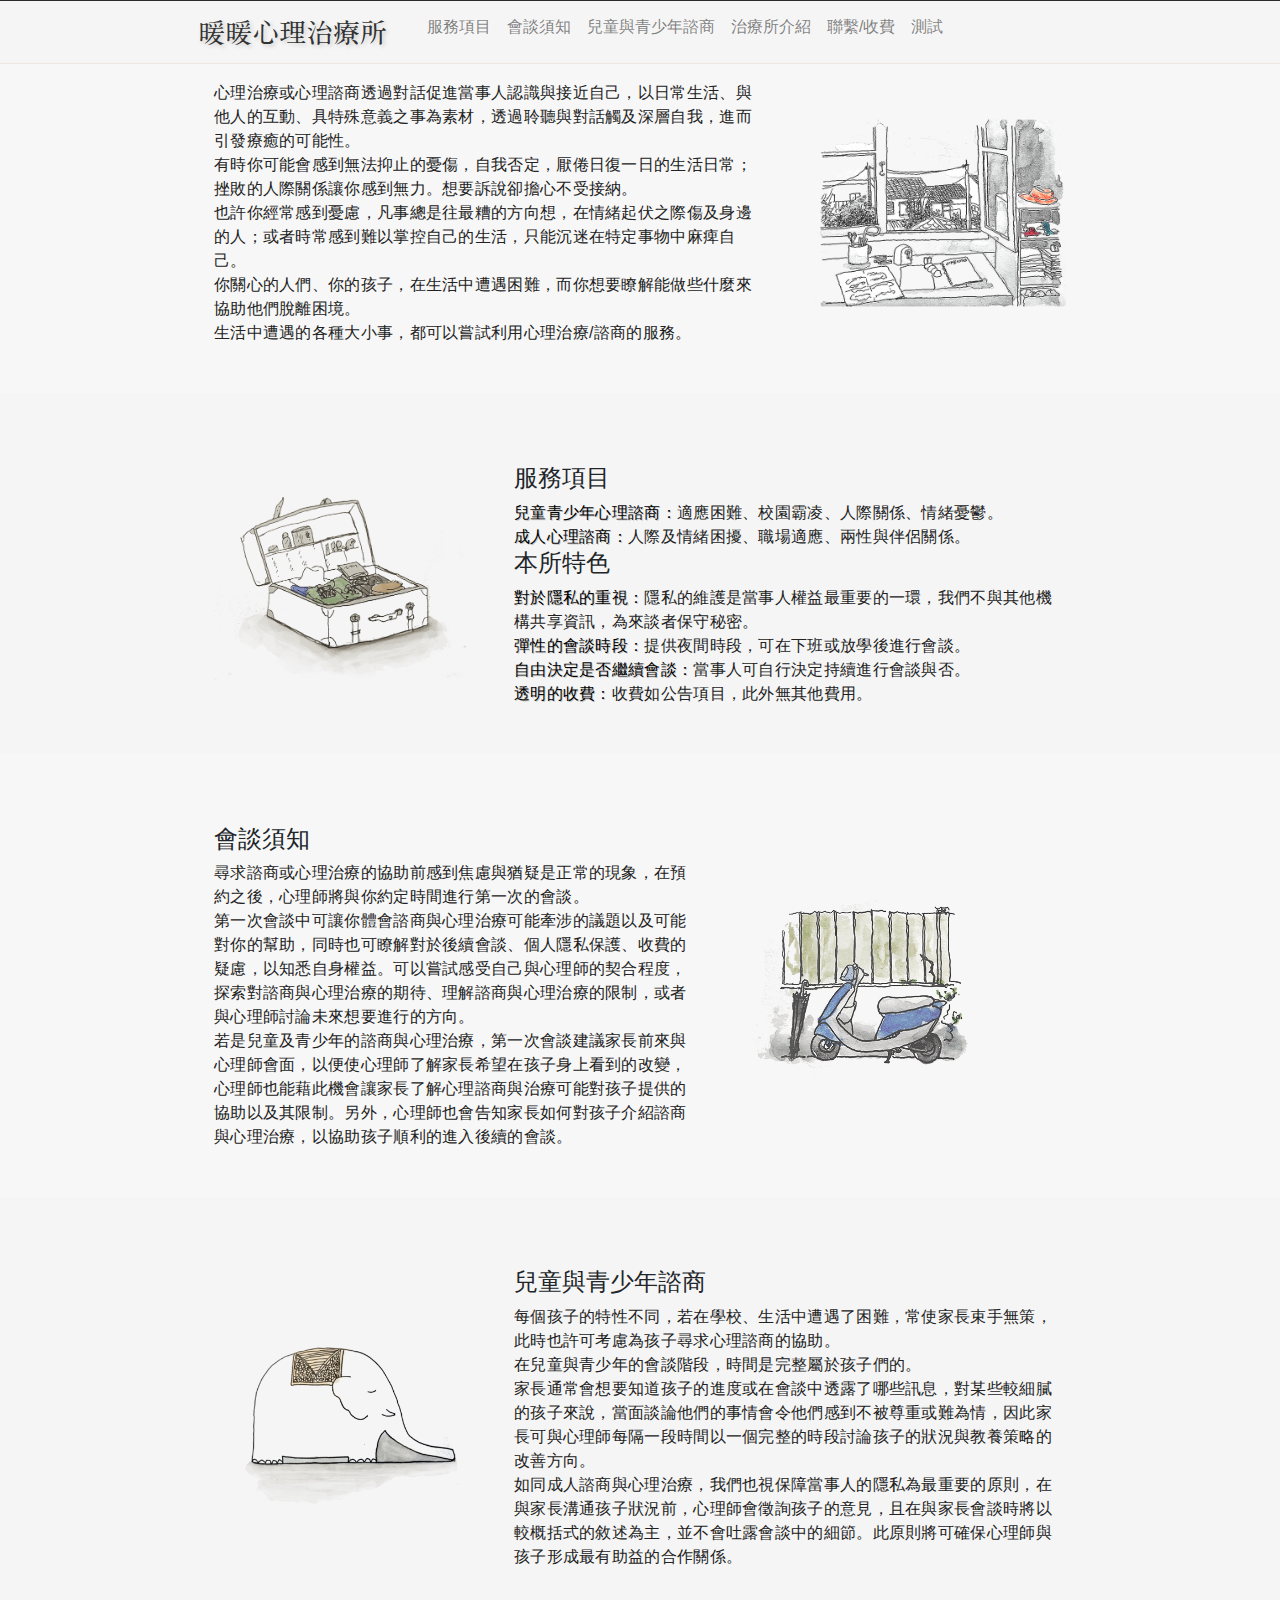
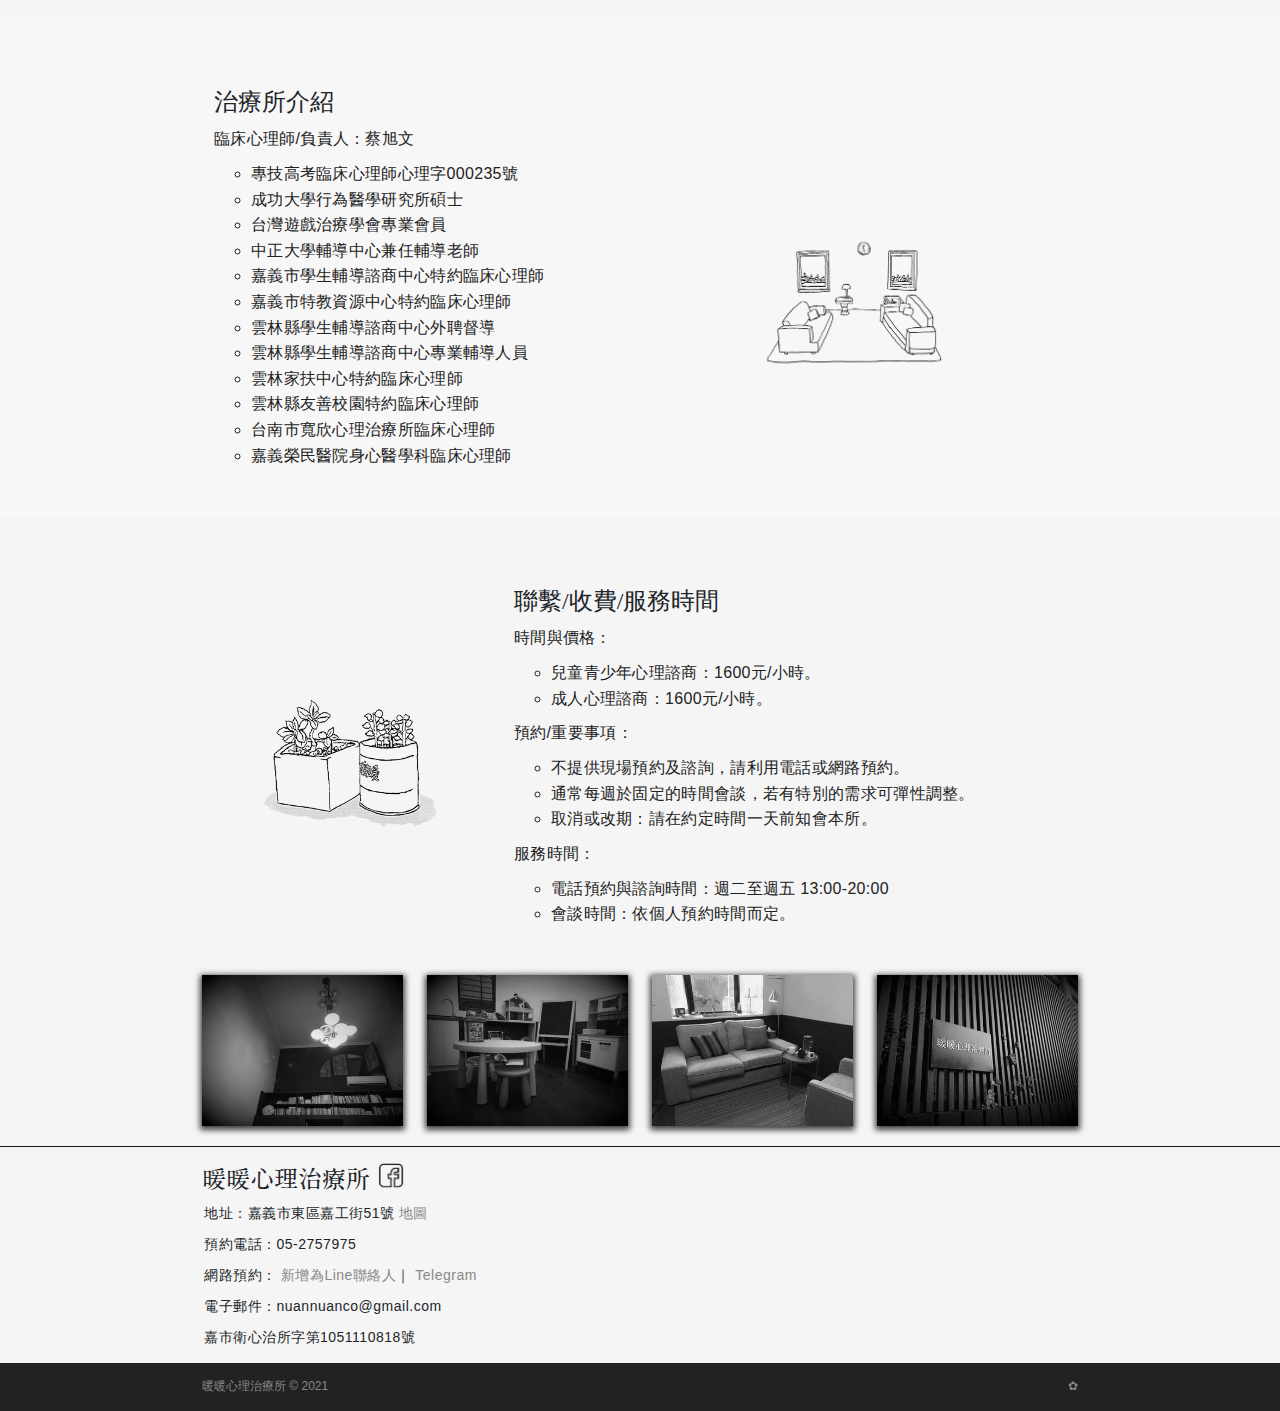
==== experimental/index.html @ e22b4b8e "210716experimental" ====
<!DOCTYPE html>
<html lang="zh-Hant-TW">
    <head>
        <meta charset="utf-8">
        <meta http-equiv="X-UA-Compatible" content="IE=edge">
        <meta name="viewport" content="width=device-width, initial-scale=1.0">
        <meta name="keywords" content="嘉義,心理師,心理諮商師,心理治療,心理諮商,心理醫生,心理諮詢,遠距諮商,通訊諮商">
        <meta name="description" content="">
        <meta name="generator" content="6e75616e2d6e75616e2e636f">
        <meta name="version" content="210713">
        <meta name="author" content="暖暖心理治療所">
        <meta name="copyright" content="本網頁著作權為暖暖心理治療所所有">
        <meta name="URL" content="https://nuan-nuan.co/">
        <meta http-equiv="imagetoolbar" content="no">
        <title>暖暖心理治療所Bootstrap 5版</title>
        <!-- Favicon-->
        <link rel="apple-touch-icon" sizes="57x57" href="icon/apple-touch-icon-57x57.png">
        <link rel="apple-touch-icon" sizes="60x60" href="icon/apple-touch-icon-60x60.png">
        <link rel="apple-touch-icon" sizes="72x72" href="icon/apple-touch-icon-72x72.png">
        <link rel="apple-touch-icon" sizes="76x76" href="icon/apple-touch-icon-76x76.png">
        <link rel="apple-touch-icon" sizes="114x114" href="icon/apple-touch-icon-114x114.png">
        <link rel="apple-touch-icon" sizes="120x120" href="icon/apple-touch-icon-120x120.png">
        <link rel="apple-touch-icon" sizes="144x144" href="icon/apple-touch-icon-144x144.png">
        <link rel="apple-touch-icon" sizes="152x152" href="icon/apple-touch-icon-152x152.png">
        <link rel="apple-touch-icon" sizes="180x180" href="icon/apple-touch-icon-180x180.png">
        <link rel="icon" type="image/png" href="icon/android-chrome-192x192.png" sizes="192x192">
        <link rel="icon" type="image/png" href="icon/favicon-32x32.png" sizes="32x32">
        <link rel="icon" type="image/png" href="icon/favicon-96x96.png" sizes="96x96">
        <link rel="icon" type="image/png" href="icon/favicon-16x16.png" sizes="16x16">
        <link rel="manifest" href="icon/manifest.json">
        <link rel="mask-icon" href="icon/safari-pinned-tab.svg" color="#5bbad5">
        <meta name="msapplication-TileColor" content="#da532c">
        <meta name="msapplication-TileImage" content="icon/mstile-144x144.png">
        <meta name="theme-color" content="#ffffff">
        <!-- Core theme CSS (includes Bootstrap)-->
        <link href="css/bootstrap.min.css" rel="stylesheet" />
        <link href="css/suzuran2.css" rel="stylesheet" />
    </head>
    <body>
        <!-- Responsive navbar -->
            <!-- 
            <nav class="navbar navbar-expand-md fixed-top navbar-light">
            <div class="container px-5 nu-style-navbar">
                <a class="navbar-brand" href="#!">暖暖心理治療所</a>
                <button class="navbar-toggler" type="button" data-bs-toggle="collapse" data-bs-target="#navbarSupportedContent" aria-controls="navbarSupportedContent" aria-expanded="false" aria-label="Toggle navigation">
                    <span class="navbar-toggler-icon"></span>
                </button>
                <div class="collapse navbar-collapse" id="navbarSupportedContent">
                    <ul class="navbar-nav ms-auto mb-2 mb-lg-0">
                        <li class="nav-item"><a class="nav-link " aria-current="page" href="#!"></a></li>
                        <li class="nav-item"><a class="nav-link scrollto" href="#row02">服務項目</a></li>
                        <li class="nav-item"><a class="nav-link scrollto" href="#row03">會談須知</a></li>
                        <li class="nav-item"><a class="nav-link scrollto" href="#row04">兒童與青少年諮商</a></li>
                        <li class="nav-item"><a class="nav-link scrollto" href="#row05">治療所介紹</a></li>
                        <li class="nav-item"><a class="nav-link scrollto" href="#row06">聯繫/收費</a></li>
                        <li class="nav-item"><a class="nav-link" href="#!"></a></li>
                    </ul>
                </div>
            </div>
            </nav>
            -->
            <nav class="navbar navbar-expand-md fixed-top navbar-light">
            <div class="container px-5 nu-style-navbar">
            <a class="navbar-brand" href="#!">暖暖心理治療所</a>
            <button class="navbar-toggler" type="button" data-bs-toggle="collapse" data-bs-target="#navbarSupportedContent" aria-controls="navbarSupportedContent" aria-expanded="false" aria-label="Toggle navigation">
                <span class="navbar-toggler-icon"></span>
            </button>
            <div class="collapse navbar-collapse" id="navbarSupportedContent">
                <ul class="navbar-nav me-auto">
                    <li class="nav-item active"><a class="nav-link" href="#!"></a></li>
                    <li class="nav-item"><a class="nav-link" href="#row02">服務項目</a></li>
                    <li class="nav-item"><a class="nav-link" href="#row03">會談須知</a></li>
                    <li class="nav-item"><a class="nav-link" href="#row04">兒童與青少年諮商</a></li>
                    <li class="nav-item"><a class="nav-link" href="#row05">治療所介紹</a></li>
                    <li class="nav-item"><a class="nav-link" href="#row06">聯繫/收費</a></li>
                    <li class="nav-item"><a class="nav-link" href="nnlab.html">測試</a></li>
                </ul>
            </div>
            </div>
            </nav>
 
        <!-- Page Content-->
            <!--第1欄-->
            <section class="">
            <div class="container-fluid d-flex justify-content-center bg-white1">
            <div class="row gx-4 gx-lg-5 align-items-center my-5 nu-style-bling nu-style-paddy-t">
                <div class="col-lg-8 col-md-7 col-sm-6">
                    <p class="content">
                    心理治療或心理諮商透過對話促進當事人認識與接近自己，以日常生活、與他人的互動、具特殊意義之事為素材，透過聆聽與對話觸及深層自我，進而引發療癒的可能性。<br>
                    有時你可能會感到無法抑止的憂傷，自我否定，厭倦日復一日的生活日常；挫敗的人際關係讓你感到無力。想要訴說卻擔心不受接納。<br>
                    也許你經常感到憂慮，凡事總是往最糟的方向想，在情緒起伏之際傷及身邊的人；或者時常感到難以掌控自己的生活，只能沉迷在特定事物中麻痺自己。<br>
                    你關心的人們、你的孩子，在生活中遭遇困難，而你想要瞭解能做些什麼來協助他們脫離困境。<br>
                    生活中遭遇的各種大小事，都可以嘗試利用心理治療/諮商的服務。
                    </p>
                </div>
                <div class="col-lg-4 col-md-5 col-sm-6">
                    <img class="img-fluid rounded mb-4 mb-lg-0" src="img/01.png" alt="..." />
                </div>
            </div>
            </div>
            </section>
            <!--第2欄-->
            <section id="row02">
            <div class="container-fluid d-flex justify-content-center bg-white2">
            <div class="row gx-4 gx-lg-5 align-items-center my-5 nu-style-bling nu-style-paddy-s">
                <div class="col-lg-8 col-md-7 col-sm-7 order-lg-2">
                <!-- order-lg-2 = 如果是大螢幕就排第二 -->
                    <h1 class="section-heading">服務項目</h1>
                    <p class="content">
                        <span class="list-heading">兒童青少年心理諮商：</span>適應困難、校園霸凌、人際關係、情緒憂鬱。
                        <br>
                        <span class="list-heading">成人心理諮商：</span>人際及情緒困擾、職場適應、兩性與伴侶關係。
                    </p>
                    <h1 class="section-heading">本所特色</h1>
                    <p class="content">
                        <span class="list-heading">對於隱私的重視：</span>隱私的維護是當事人權益最重要的一環，我們不與其他機構共享資訊，為來談者保守秘密。
                        <br>
                        <span class="list-heading">彈性的會談時段：</span>提供夜間時段，可在下班或放學後進行會談。
                        <br>
                        <span class="list-heading">自由決定是否繼續會談：</span>當事人可自行決定持續進行會談與否。
                        <br>
                        <span class="list-heading">透明的收費：</span>收費如公告項目，此外無其他費用。</p>
                </div>
                <div class="col-lg-4 col-md-5 col-sm-5">
                    <img class="img-fluid rounded mb-4 mb-lg-0" src="img/02.png" alt="...">
                </div>
            </div>
            </div>
            </section>
            <!--第3欄-->
            <section id="row03">
            <div class="container-fluid d-flex justify-content-center bg-white1">
            <div class="row gx-4 gx-lg-5 align-items-center my-5 nu-style-bling nu-style-paddy-s">
                <div class="col-lg-7 col-lg-push-4 col-lg-offset-1 col-md-7 col-sm-7 col-sm-push-5">
                    <h1 class="section-heading">會談須知</h1>
                        <p class="content">尋求諮商或心理治療的協助前感到焦慮與猶疑是正常的現象，在預約之後，心理師將與你約定時間進行第一次的會談。</p>
                        <p class="content">第一次會談中可讓你體會諮商與心理治療可能牽涉的議題以及可能對你的幫助，同時也可瞭解對於後續會談、個人隱私保護、收費的疑慮，以知悉自身權益。可以嘗試感受自己與心理師的契合程度，探索對諮商與心理治療的期待、理解諮商與心理治療的限制，或者與心理師討論未來想要進行的方向。</p>
                        <p class="content">若是兒童及青少年的諮商與心理治療，第一次會談建議家長前來與心理師會面，以便使心理師了解家長希望在孩子身上看到的改變，心理師也能藉此機會讓家長了解心理諮商與治療可能對孩子提供的協助以及其限制。另外，心理師也會告知家長如何對孩子介紹諮商與心理治療，以協助孩子順利的進入後續的會談。</p>
                </div>
                <div class="col-lg-4 col-lg-offset-1 col-md-5 col-sm-6">
                    <img class="img-fluid rounded mb-4 mb-lg-0" src="img/03.png" alt="..." />
                </div>
            </div>
            </div>
            </section>
            <!--第4欄-->
            <section id="row04">
            <div class="container-fluid d-flex justify-content-center bg-white2">
            <div class="row gx-4 gx-lg-5 align-items-center my-5 nu-style-bling nu-style-paddy-s">
                <div class="col-lg-8 col-md-7 col-sm-7 order-lg-2">
                <!-- order-lg-2 = 如果是大螢幕就排第二 -->
                    <h1 class="section-heading">兒童與青少年諮商</h1>
                        <p class="content">每個孩子的特性不同，若在學校、生活中遭遇了困難，常使家長束手無策，此時也許可考慮為孩子尋求心理諮商的協助。</p>
                        <p class="content">在兒童與青少年的會談階段，時間是完整屬於孩子們的。<br>
                        家長通常會想要知道孩子的進度或在會談中透露了哪些訊息，對某些較細膩的孩子來說，當面談論他們的事情會令他們感到不被尊重或難為情，因此家長可與心理師每隔一段時間以一個完整的時段討論孩子的狀況與教養策略的改善方向。</p>
                        <p class="content">如同成人諮商與心理治療，我們也視保障當事人的隱私為最重要的原則，在與家長溝通孩子狀況前，心理師會徵詢孩子的意見，且在與家長會談時將以較概括式的敘述為主，並不會吐露會談中的細節。此原則將可確保心理師與孩子形成最有助益的合作關係。</p>
                </div>
                <div class="col-lg-4 col-md-5 col-sm-5">
                    <img class="img-fluid rounded mb-4 mb-lg-0" src="img/04.png" alt="...">
                </div>
            </div>
            </div>
            </section>
            <!--第5欄-->
            <section id="row05">
            <div class="container-fluid d-flex justify-content-center bg-white1">
            <div class="row gx-4 gx-lg-5 align-items-center my-5 nu-style-bling nu-style-paddy-s">
                <div class="col-lg-7 col-lg-push-4 col-lg-offset-1 col-md-7 col-sm-7 col-sm-push-5">
                    <h1 class="section-heading">治療所介紹</h1>
                            <ul class="list-unstyled content A">
                                <li>臨床心理師/負責人：蔡旭文</li>
                                <ul class="B">
                                  <li>專技高考臨床心理師心理字000235號</li>
                                  <li>成功大學行為醫學研究所碩士</li>
                                  <li>台灣遊戲治療學會專業會員</li>
                                  <li>中正大學輔導中心兼任輔導老師</li>
                                  <li>嘉義市學生輔導諮商中心特約臨床心理師</li>
                                  <li>嘉義市特教資源中心特約臨床心理師</li>
                                  <li>雲林縣學生輔導諮商中心外聘督導</li>
                                  <li>雲林縣學生輔導諮商中心專業輔導人員</li>
                                  <li>雲林家扶中心特約臨床心理師</li>
                                  <li>雲林縣友善校園特約臨床心理師</li>
                                  <li>台南市寬欣心理治療所臨床心理師</li>
                                  <li>嘉義榮民醫院身心醫學科臨床心理師</li>

                                </ul>
                            </ul>
                </div>
                <div class="col-lg-4 col-lg-offset-1 col-md-5 col-sm-6">
                    <img class="img-fluid rounded mb-4 mb-lg-0" src="img/05.png" alt="..." />
                </div>
            </div>
            </div>
            </section>
            <!--第6欄-->
            <section id="row06">
            <div class="container-fluid d-flex justify-content-center bg-white2">
            <div class="row gx-4 gx-lg-5 align-items-center my-5 nu-style-bling nu-style-paddy-s">
                <div class="col-lg-8 col-md-7 col-sm-7 order-lg-2">
                <!-- order-lg-2 = 如果是大螢幕就排第二 -->
                    <h1 class="section-heading">聯繫/收費/服務時間</h1>
                            <ul class="list-unstyled content A">
                                <li>時間與價格：</li>
                                <ul class="B">
                                    <li>兒童青少年心理諮商：1600元/小時。</li>
                                    <li>成人心理諮商：1600元/小時。</li>
                                </ul>
                                </ul>
                                <ul class="list-unstyled content A">
                                <li>預約/重要事項：</li>
                                <ul class="B">
                                    <li>不提供現場預約及諮詢，請利用電話或網路預約。
                                    <li>通常每週於固定的時間會談，若有特別的需求可彈性調整。</li>
                                    <li>取消或改期：請在約定時間一天前知會本所。</li>
                                </ul>
                                </ul>
                                <ul class="list-unstyled content A">
                                <li>服務時間：</li>
                                <ul class="B">
                                    <li>電話預約與諮詢時間：週二至週五 13:00-20:00</li>
                                    <li>會談時間：依個人預約時間而定。</li>
                                </ul>
                                </ul>
                </div>            
                    <div class="col-lg-4 col-md-5 col-sm-5">
                    <img class="img-fluid rounded mb-4 mb-lg-0" src="img/06.png" alt="..." />
                    </div>
                </div>
                </div>
                </section>
            <!--相片陳列區-->
            <div class="container-fluid d-flex justify-content-center bg-white2">
            <div class="row gx-4 nu-style-bling">
                    <div class="col-md-3 col-sm-4 col-xs-6"><img class="img-gallery" src="img/11.jpg" alt="img11"/></div>
                    <div class="col-md-3 col-sm-4 col-xs-6"><img class="img-gallery" src="img/12.jpg" alt="img12"/></div>
                    <div class="col-md-3 col-sm-4 col-xs-6"><img class="img-gallery" src="img/13.jpg" alt="img13"/></div>
                    <div class="col-md-3 col-sm-4 col-xs-6"><img class="img-gallery" src="img/14.jpg" alt="img14"/></div>
            </div>
            </div>
            <!-- 橫幅 -->
            <div class="banner">
            <div class="container d-flex justify-content-start bg-white2 nu-style-bling">
                <div class="row">
                    <div class="col-lg-12">
                     <h1 class="banner-head">暖暖心理治療所 <a href="https://www.facebook.com/nuannuanco" target="_blank" rel="noopener nofollow">
                         <img src="img/fb_logo.png" class="fb-logo" width="30" height="30" alt="粉絲專頁" /></a></h1>
                        <p class="banner-content">地址：嘉義市東區嘉工街51號
                          <a href="https://www.google.com.tw/maps/place/%E6%9A%96%E6%9A%96%E5%BF%83%E7%90%86%E6%B2%BB%E7%99%82%E6%89%80/@23.471411,120.4680733,17.76z/data=!4m5!3m4!1s0x346e944f8d1db397:0x22c3bf7e99709514!8m2!3d23.471354!4d120.468841?hl=zh-TW" target="_blank" rel="noopener">
                            <span class="glyphicon glyphicon-map-marker"></span>地圖</a></p>
                        <p class="banner-content">預約電話：05-2757975</p>
                        <p class="banner-content">網路預約：<a href="http://line.me/ti/p/%40umo0158m" target="_blank" rel="noopener">
                            <span class="glyphicon glyphicon-share-alt"></span> 新增為Line聯絡人</a>｜<a href="https://t.me/nuannuanco" target="_blank" rel="noopener">
                            <span class="glyphicon glyphicon-share-alt"></span>Telegram</a></p>
                        <p class="banner-content">電子郵件：nuannuanco@gmail.com</p>
                        <p class="banner-content">嘉市衛心治所字第1051110818號</p>

                  </div>
                    <div class="col-lg-6">
                    </div>
                </div>
            </div>
            </div>
            <!-- Footer-->
            <footer class="footer">
            <div class="container d-flex justify-content-start nu-style-bling">
                    <div class="col-lg-6">
                        <p class="copyright">暖暖心理治療所 &copy; 2021
                        </p>
                    </div>
                    <div class="col-lg-6">
                        <a class="copyright" href="https://twitter.com/search?q=%23%E3%83%8F%E3%83%81%E3%83%AF%E3%83%AC&src=typed_query" data-bs-toggle="tooltip" data-bs-placement="top" title="IMOMF" style="float:right">✿</a>
                    </div>
            </div>
           
            </footer>
        <!-- Bootstrap core JS-->
        <script src="js/bootstrap.bundle.min.js"></script>
        <!-- 讓小裝置navbar click後縮小-->
        <!-- 參考 https://stackoverflow.com/questions/42401606/how-to-hide-collapsible-bootstrap-navbar-on-click -->
        <script>
            const navLinks = document.querySelectorAll('.nav-item')
            const menuToggle = document.getElementById('navbarSupportedContent')
            const bsCollapse = new bootstrap.Collapse(menuToggle, {toggle:false})
            navLinks.forEach((l) => {
            l.addEventListener('click', () => { bsCollapse.toggle() })
            })
        </script>
        <!-- Tooltip JavaScript -->
        <script>
            var tooltipTriggerList = [].slice.call(document.querySelectorAll('[data-bs-toggle="tooltip"]'))
            var tooltipList = tooltipTriggerList.map(function (tooltipTriggerEl) {
            return new bootstrap.Tooltip(tooltipTriggerEl)
            })
        </script>
        <!-- -->

    </body>
</html>
---- experimental/css/suzuran2.css ----
/*!
 暖暖心理治療所版權所有
 */



@font-face {
  font-family: 'jasmine';
  src: url(../fonts/jasmine.eot); /* IE9 Compat Modes */
  src: url(../fonts/jasmine.eot?#iefix) format("embedded-opentype"), /* IE6-IE8 */
       url(../fonts/jasmine.woff) format("woff"), /* Modern Browsers */
       url(../fonts/jasmine.ttf) format("truetype"), /* Safari, Android, iOS */
       url(../fonts/jasmine.svg#SealmemoryHeader) format("svg"); /* Legacy iOS */
}

h1,
h2,
h3,
h4,
h5,
h6 {
  font-weight: 400;
}
h1{font-size: 24px}

/*網站底色*/
body,
html {
  width: 100%;
  height: 100%;
  background-color:#f7f7f7;
}

}
p {
  font-size: 14px;
  line-height: 1.75;
}
blockquote {
  padding: 0px 0px 0px 30px;
  margin: 20px 0px 20px 0px;
  border-left: 3px solid #eee; }
}
p.large {
  font-size: 16px;
}
a {
  color: #888888;
  text-decoration:none;
}
a:hover,
a:focus,
a:active,
a.active {
  color: #afafaf;
  text-decoration:none;
}
ul.A{
  letter-spacing: 0.3px;
  margin:10px 0px 0px 0px;
  line-height: 1.5;
  list-style-type: none;
}
ul.B{
  letter-spacing: 0.3px;
  margin:10px 0 0 5px;
  line-height: 1.6;
  list-style-type: circle;
}


.img-responsive{
  max-width: 100%;
  height: auto;
  vertical-align:middle;
  border:0;
  margin: 70 5 20 5;
}
.img-responsive-tall{
  max-width: 100%;
  height: auto;
  vertical-align:middle;
  border:0;
  margin: 0 20 20 20;
}
.img-responsive-mid
{
  max-width: 100%;
  height: auto;
  vertical-align:middle;
  border:0;
  margin: 150 5 20 5;
}
.img-responsive-short{
  max-width: 100%;
  height: auto;
  vertical-align:middle;
  border:0;
  margin: 210 5 20 5;
}

/* 相片區css */
.img-gallery{
  filter: gray; /* IE6-9 */
  -webkit-filter: grayscale(1); /* Google Chrome, Safari 6+ & Opera 15+ */
    -webkit-box-shadow: 0px 2px 6px 2px rgba(0,0,0,0.75);
    -moz-box-shadow: 0px 2px 6px 2px rgba(0,0,0,0.75);
    box-shadow: 0px 2px 6px 2px rgba(0,0,0,0.75);
    margin-bottom:20px;
    max-width: 100%;
    height: auto;
    vertical-align:middle;
    border:0;
    margin: 70 5 20 5;
}

.img-gallery:hover {
  filter: none; /* IE6-9 */
  -webkit-filter: grayscale(0); /* Google Chrome, Safari 6+ & Opera 15+ */
  max-width: 100%;
  height: auto;
  vertical-align:middle;
  border:0;
  margin: 70 5 20 5;

}
@media (max-width: 767px) {
    .img-responsive{
      padding:0;
      margin:50 0 0 0;
    }

    .img-responsive-tall {
      max-width: 100%;
      padding:0;
      margin:50 0 0 0;
    }
    .img-responsive-short {
      padding:0;
      margin:20 0 0 0;}
    }



.section-heading{
  font-family: "cwtexming",serif;
  font-weight: 400;
}
.list-heading{
  font:16px "Microsoft JhengHei",  sans-serif;
  color: #000000;
  text-shadow: 1px 1px 0px rgba(0,0,0,0.2);
}

.content {
  font:16px "Microsoft JhengHei",  sans-serif;
  color: #222222;
  font-weight: 400;
  letter-spacing: 0.3px;
  margin:0 0 0 0px;
  line-height: 1.5;
}
.content-section-a1 {
      padding: 20px 0px 50px 0px;
      background-color: #f7f7f7;
}
.content-section-a {
      padding: 50px 0px 50px 0px;
      background-color: #f7f7f7;
}

.content-section-b {
      padding: 50px 0px 50px 0px;
      border-top: 1px solid #f0f0f0;
      border-bottom: 1px solid #f2f2f2;
      background-color: #f4f4f4;
}
/* 相片區版面 */
.content-section-c {
      padding: 0px 0px 50px 0px;
      border-top: 0px solid;
      border-bottom: 0px solid;
      background-color: #f4f4f4;
}
.section-heading-spacer {
      float: left;
      width: 10px;
      border-top: 0px solid #e7e7e7;
}
.banner{
      padding: 16px 0px 5px 0px;
      border-top: 1px solid #151515;
      background-color: #f4f4f4;
}
.banner-head{
      font-family: "jasmine",serif;
      font-weight: 400;
}
.banner-content{
      font:14px "Microsoft JhengHei",  sans-serif;
      font-weight: 400;
      letter-spacing: 0.5px;
      margin:0 0 10px 2px;
      line-height: 1.5;
      text-align: left
}
.footer
{
      padding: 12px 0px 0px 0px;
      background-color: #222222;
}
.copyright {
    font-family: "Microsoft JhengHei",sans-serif;
    font-size: 12px;
    color: #888888;
    padding-top: 2px;
    padding-bottom: 0px;
}
/*限制寬度*/
.nu-style-bling {
  max-width: 900px;
}
/*上方加寬因為fixed navbar會蓋到內容*/
.nu-style-paddy-t {
  padding-top: 33px
}
.nu-style-paddy-s {
  padding-top: 23px
}
/*其實是navbar裡面的contsainer, container放裡面才能限制寬度*/
.nu-style-navbar{
  max-width: 980px;
  font:16px "Microsoft JhengHei",  sans-serif;
  background: #f4f4f4
  opacity: 0.9;
}
/* ============ navbar list設定bs5新版 ============ */
.navbar {
  min-height: 64px;
  position: fixed;/* ===== relative(x) 這邊要fixed ===== */
  display: flex;
  flex-wrap: wrap;
  align-items: center;
  justify-content: space-between;
  padding-top: 0.5rem;
  padding-bottom: 0.5rem;
  background: #f4f4f4;
  opacity: 0.9;
  border-top: 1px solid #151515;
  border-bottom: 1px solid #f0e3df;

}
.navbar > .container,
.navbar > .container-fluid,
.navbar > .container-sm,
.navbar > .container-md,
.navbar > .container-lg,
.navbar > .container-xl,
.navbar > .container-xxl {
  display: flex;
  flex-wrap: inherit;
  align-items: center;
  justify-content: space-between;
}
/******** 標題字體 ********/
.navbar-brand {
  font-family: "jasmine",serif;
  padding-top: 0.51rem;
  padding-bottom: 0.21rem;
  margin-right:;
  font-size: 1.7rem;
  color: #222222;
  text-shadow: 2px 2px 4px rgba(0,0,0,0.2),
               0px -2px 1px rgba(255,255,255,0.2);
  -webkit-transition: all 0.3s;
  -moz-transition: all 0.3s;
  transition: all 0.3s;
}
.navbar-nav {
  display: flex;
  flex-direction: column;
  padding-left: 0;
  margin-bottom: 0;
  list-style: none;
}
.navbar-nav .nav-link {
  padding-top: 0;
  padding-right: 0;
  padding-left: 0;
}
.navbar-nav .dropdown-menu {
  position: static;
}

.navbar-text {
  padding-top: 0.5rem;
  padding-bottom: 0.5rem;
}

.navbar-collapse {
  flex-basis: 100%;
  flex-grow: 1;
  align-items: center;
}

.navbar-toggler {
  padding: 0.25rem 0.75rem;
  font-size: 1.25rem;
  line-height: 1;
  background-color: transparent;
  border: 1px solid transparent;
  border-radius: 0.25rem;
  transition: box-shadow 0.15s ease-in-out;
}
@media (prefers-reduced-motion: reduce) {
  .navbar-toggler {
    transition: none;
    }
  }
  .navbar-toggler:hover {
    text-decoration: none;
  }
  .navbar-toggler:focus {
    text-decoration: none;
    outline: 0;
    box-shadow: 0 0 0 0.25rem;
  }

  .navbar-toggler-icon {
    display: inline-block;
    width: 1.5em;
    height: 1.5em;
    vertical-align: middle;
    background-repeat: no-repeat;
    background-position: center;
    background-size: 100%;
  }

  .navbar-nav-scroll {
    max-height: var(--bs-scroll-height, 75vh);
    overflow-y: auto;
  }

@media (min-width: 576px) {
  .navbar-expand-sm {
    flex-wrap: nowrap;
    justify-content: flex-start;
  }
  .navbar-expand-sm .navbar-nav {
    flex-direction: row;
  }
  .navbar-expand-sm .navbar-nav .dropdown-menu {
    position: absolute;
  }
  .navbar-expand-sm .navbar-nav .nav-link {
    padding-right: 0.5rem;
    padding-left: 0.5rem;
  }
  .navbar-expand-sm .navbar-nav-scroll {
    overflow: visible;
  }
  .navbar-expand-sm .navbar-collapse {
    display: flex !important;
    flex-basis: auto;
  }
  .navbar-expand-sm .navbar-toggler {
    display: none;
  }
}
@media (min-width: 768px) {
  .navbar-expand-md {
    flex-wrap: nowrap;
    justify-content: flex-start;
  }
  .navbar-expand-md .navbar-nav {
    flex-direction: row;
  }
  .navbar-expand-md .navbar-nav .dropdown-menu {
    position: absolute;
  }
  .navbar-expand-md .navbar-nav .nav-link {
    padding-right: 0.5rem;
    padding-left: 0.5rem;
  }
  .navbar-expand-md .navbar-nav-scroll {
    overflow: visible;
  }
  .navbar-expand-md .navbar-collapse {
    display: flex !important;
    flex-basis: auto;
  }
  .navbar-expand-md .navbar-toggler {
    display: none;
  }
}
@media (min-width: 992px) {
  .navbar-expand-lg {
    flex-wrap: nowrap;
    justify-content: flex-start;
  }
  .navbar-expand-lg .navbar-nav {
    flex-direction: row;
  }
  .navbar-expand-lg .navbar-nav .dropdown-menu {
    position: absolute;
  }
  .navbar-expand-lg .navbar-nav .nav-link {
    padding-right: 0.5rem;
    padding-left: 0.5rem;
  }
  .navbar-expand-lg .navbar-nav-scroll {
    overflow: visible;
  }
  .navbar-expand-lg .navbar-collapse {
    display: flex !important;
    flex-basis: auto;
  }
  .navbar-expand-lg .navbar-toggler {
    display: none;
  }
}
@media (min-width: 1200px) {
  .navbar-expand-xl {
    flex-wrap: nowrap;
    justify-content: flex-start;
  }
  .navbar-expand-xl .navbar-nav {
    flex-direction: row;
  }
  .navbar-expand-xl .navbar-nav .dropdown-menu {
    position: absolute;
  }
  .navbar-expand-xl .navbar-nav .nav-link {
    padding-right: 0.5rem;
    padding-left: 0.5rem;
  }
  .navbar-expand-xl .navbar-nav-scroll {
    overflow: visible;
  }
  .navbar-expand-xl .navbar-collapse {
    display: flex !important;
    flex-basis: auto;
  }
  .navbar-expand-xl .navbar-toggler {
    display: none;
  }
}
@media (min-width: 1400px) {
  .navbar-expand-xxl {
    flex-wrap: nowrap;
    justify-content: flex-start;
  }
  .navbar-expand-xxl .navbar-nav {
    flex-direction: row;
  }
  .navbar-expand-xxl .navbar-nav .dropdown-menu {
    position: absolute;
  }
  .navbar-expand-xxl .navbar-nav .nav-link {
    padding-right: 0.5rem;
    padding-left: 0.5rem;
  }
  .navbar-expand-xxl .navbar-nav-scroll {
    overflow: visible;
  }
  .navbar-expand-xxl .navbar-collapse {
    display: flex !important;
    flex-basis: auto;
  }
  .navbar-expand-xxl .navbar-toggler {
    display: none;
  }
}

.navbar-expand {
  flex-wrap: nowrap;
  justify-content: flex-start;
}
.navbar-expand .navbar-nav {
  flex-direction: row;
}
.navbar-expand .navbar-nav .dropdown-menu {
  position: absolute;
}
.navbar-expand .navbar-nav .nav-link {
  padding-right: 0.5rem;
  padding-left: 0.5rem;
}
.navbar-expand .navbar-nav-scroll {
  overflow: visible;
}
.navbar-expand .navbar-collapse {
  display: flex !important;
  flex-basis: auto;
}
.navbar-expand .navbar-toggler {
  display: none;
}

/******** navbar字顏色 背景需另設(.bg) ********/
.navbar-light .navbar-brand {
  color: rgba(0, 0, 0, 0.9);
}
.navbar-light .navbar-brand:hover, .navbar-light .navbar-brand:focus {
  color: rgba(0, 0, 0, 0.9);
}
.navbar-light .navbar-nav .nav-link {
  color: rgba(0, 0, 0, 0.55);
}
.navbar-light .navbar-nav .nav-link:hover, .navbar-light .navbar-nav .nav-link:focus {
  color: rgba(0, 0, 0, 0.7);
}
.navbar-light .navbar-nav .nav-link.disabled {
  color: rgba(0, 0, 0, 0.3);
}
.navbar-light .navbar-nav .show > .nav-link,
.navbar-light .navbar-nav .nav-link.active {
  color: rgba(0, 0, 0, 0.9);
}
.navbar-light .navbar-toggler {
  color: rgba(0, 0, 0, 0.55);
  border-color: rgba(0, 0, 0, 0.1);
}
.navbar-light .navbar-toggler-icon {
  background-image: url("data:image/svg+xml,%3csvg xmlns='http://www.w3.org/2000/svg' viewBox='0 0 30 30'%3e%3cpath stroke='rgba%280, 0, 0, 0.55%29' stroke-linecap='round' stroke-miterlimit='10' stroke-width='2' d='M4 7h22M4 15h22M4 23h22'/%3e%3c/svg%3e");
}
.navbar-light .navbar-text {
  color: rgba(0, 0, 0, 0.55);
}
.navbar-light .navbar-text a,
.navbar-light .navbar-text a:hover,
.navbar-light .navbar-text a:focus {
  color: rgba(0, 0, 0, 0.9);
}

.navbar-dark .navbar-brand {
  color: #fff;
}
.navbar-dark .navbar-brand:hover, .navbar-dark .navbar-brand:focus {
  color: #fff;
}
.navbar-dark .navbar-nav .nav-link {
  color: rgba(255, 255, 255, 0.55);
}
.navbar-dark .navbar-nav .nav-link:hover, .navbar-dark .navbar-nav .nav-link:focus {
  color: rgba(255, 255, 255, 0.75);
}
.navbar-dark .navbar-nav .nav-link.disabled {
  color: rgba(255, 255, 255, 0.25);
}
.navbar-dark .navbar-nav .show > .nav-link,
.navbar-dark .navbar-nav .nav-link.active {
  color: #fff;
}
.navbar-dark .navbar-toggler {
  color: rgba(255, 255, 255, 0.55);
  border-color: rgba(255, 255, 255, 0.1);
}
.navbar-dark .navbar-toggler-icon {
  background-image: url("data:image/svg+xml,%3csvg xmlns='http://www.w3.org/2000/svg' viewBox='0 0 30 30'%3e%3cpath stroke='rgba%28255, 255, 255, 0.55%29' stroke-linecap='round' stroke-miterlimit='10' stroke-width='2' d='M4 7h22M4 15h22M4 23h22'/%3e%3c/svg%3e");
}
.navbar-dark .navbar-text {
  color: rgba(255, 255, 255, 0.55);
}
.navbar-dark .navbar-text a,
.navbar-dark .navbar-text a:hover,
.navbar-dark .navbar-text a:focus {
  color: #fff;
}
/******** 自訂背景顏色 ********/
.bg-white1 {
  background-color: #f7f7f7 !important;
}
.bg-white2 {
  background-color: #f5f5f5 !important;
}
.bg-white3 {
  background-color: #f4f4f4 !important;
}
.bg-test {
  background-color: #E16B8C !important;
}
/* ============ navbar list設定bs3舊版 ============ */
/* 小裝置按鈕 *
.navbar .navbar-toggle {
  margin: 0px 25px 0px 0px;
  padding:6 7 6 7;
  background-color: #CCC4C1;
  border-color: none;
}
/* 小裝置按鈕橫線 *
.navbar .navbar-toggle .icon-bar {
  background-color: #f4f4f4;
}
/* 小裝置按鈕反應游標*
.navbar .navbar-toggle:hover,
.navbar .navbar-toggle:focus {
  background-color: #B7B1AE;
}

/* navbar list字型顏色（包括橫列選單+下拉選單）=所有裝置*
.navbar .nav li a {
  font-family: "Microsoft JhengHei",  sans-serif;
  font-weight: 400;
  letter-spacing: 0.8px;
  padding: 10px 10px 5px 10px;
  font-size: 1.1em;
  color: #626262;
}
/* navbar list滑鼠經過時顏色 *
.navbar .nav li a:hover,
.navbar .nav li a:focus {
  color: #222222;
  outline: none;
}
/* navbar list捲動時跳到的顏色 小裝置不加底線 *
.navbar .navbar-nav > .active > a {
  border-radius: 0;
  color: #222222;
  background-color: #FFF6F2;
}
/* navbar list用滑鼠選定時的顏色 *
.navbar .navbar-nav > .active > a:hover,
.navbar .navbar-nav > .active > a:focus {
  color: #222222;
  background-color: #FFF6F2;
}
/* 滑鼠捲動前navbar顏色&大小 *
.navbar {
  background-color: #F7f7f7;
  padding: 8px 0 0 0;
  -webkit-transition: padding 0.7s;
  -moz-transition: padding 0.7s;
  transition: padding 0.7s;
  border-top: 1px solid #151515;
  border-bottom: 1px solid #f0e3df;
}

.navbar .navbar-brand {
  font-family: "jasmine",serif;
  font-size: 2.3em;
  color: #222222;
  text-shadow: 2px 2px 4px rgba(0,0,0,0.2),
               0px -2px 1px rgba(255,255,255,0.2);
  -webkit-transition: all 0.3s;
  -moz-transition: all 0.3s;
  transition: all 0.3s;
}
.navbar .navbar-nav > .active > a {
    border-radius: 3px;
}
/* navbar list捲動時跳到的顏色 *
.navbar .navbar-nav > .active > a {
    border-radius: 0;
    color: #222222;
    background-color: #FFF6F2;

}
*/
/* 大螢幕設定 *
@media (min-width: 768px) {
.content {
  font:16px "Microsoft JhengHei",  sans-serif;
  font-weight: 400;
  letter-spacing: 0.3px;
  margin:0 0 20px;
  padding: 0px 0px 0px 3px;
  line-height: 1.5;

}}
@media (min-width: 901px) {
/* navbar list捲動時大螢幕有底線, collapse後無底線 *
.navbar .navbar-nav > .active > a {
    border-radius: 0;
    color: #222222;
    background-color: #FFF6F2;
    border-bottom: 2px solid #555555;
}}
@media (min-width: 768px) {
}

body {
}
@media (max-width: 900px) {
    .navbar-header {
    float: none;
    }
    .navbar-left,.navbar-right {
        float: none !important;
    }
    .navbar-toggle {
        display: block;
    }
    .navbar-fixed-top {
		top: 0;
		border-width: 0 0 1px;
	  }
    .navbar-collapse.collapse {
        display: none!important;
    }
    .navbar-nav {
        float: none!important;
	  }
	.navbar-nav>li {
        float: none;
        margin: 0px 0px 7.5px 0px;
    }
  .collapse.in{
  		display:block !important;
	}
  .navbar .navbar-brand {
    font-size: 1.7em;
  }/*小裝置品牌名稱變小*
  .navbar-nav > li > a, .navbar-brand {
    padding-top:7px !important;
    padding-bottom:0 !important;
    height: 35px;
  }/*小裝置減低高度1*
  .navbar {min-height:35px !important;}/*小裝置減低高度2/
}
*/
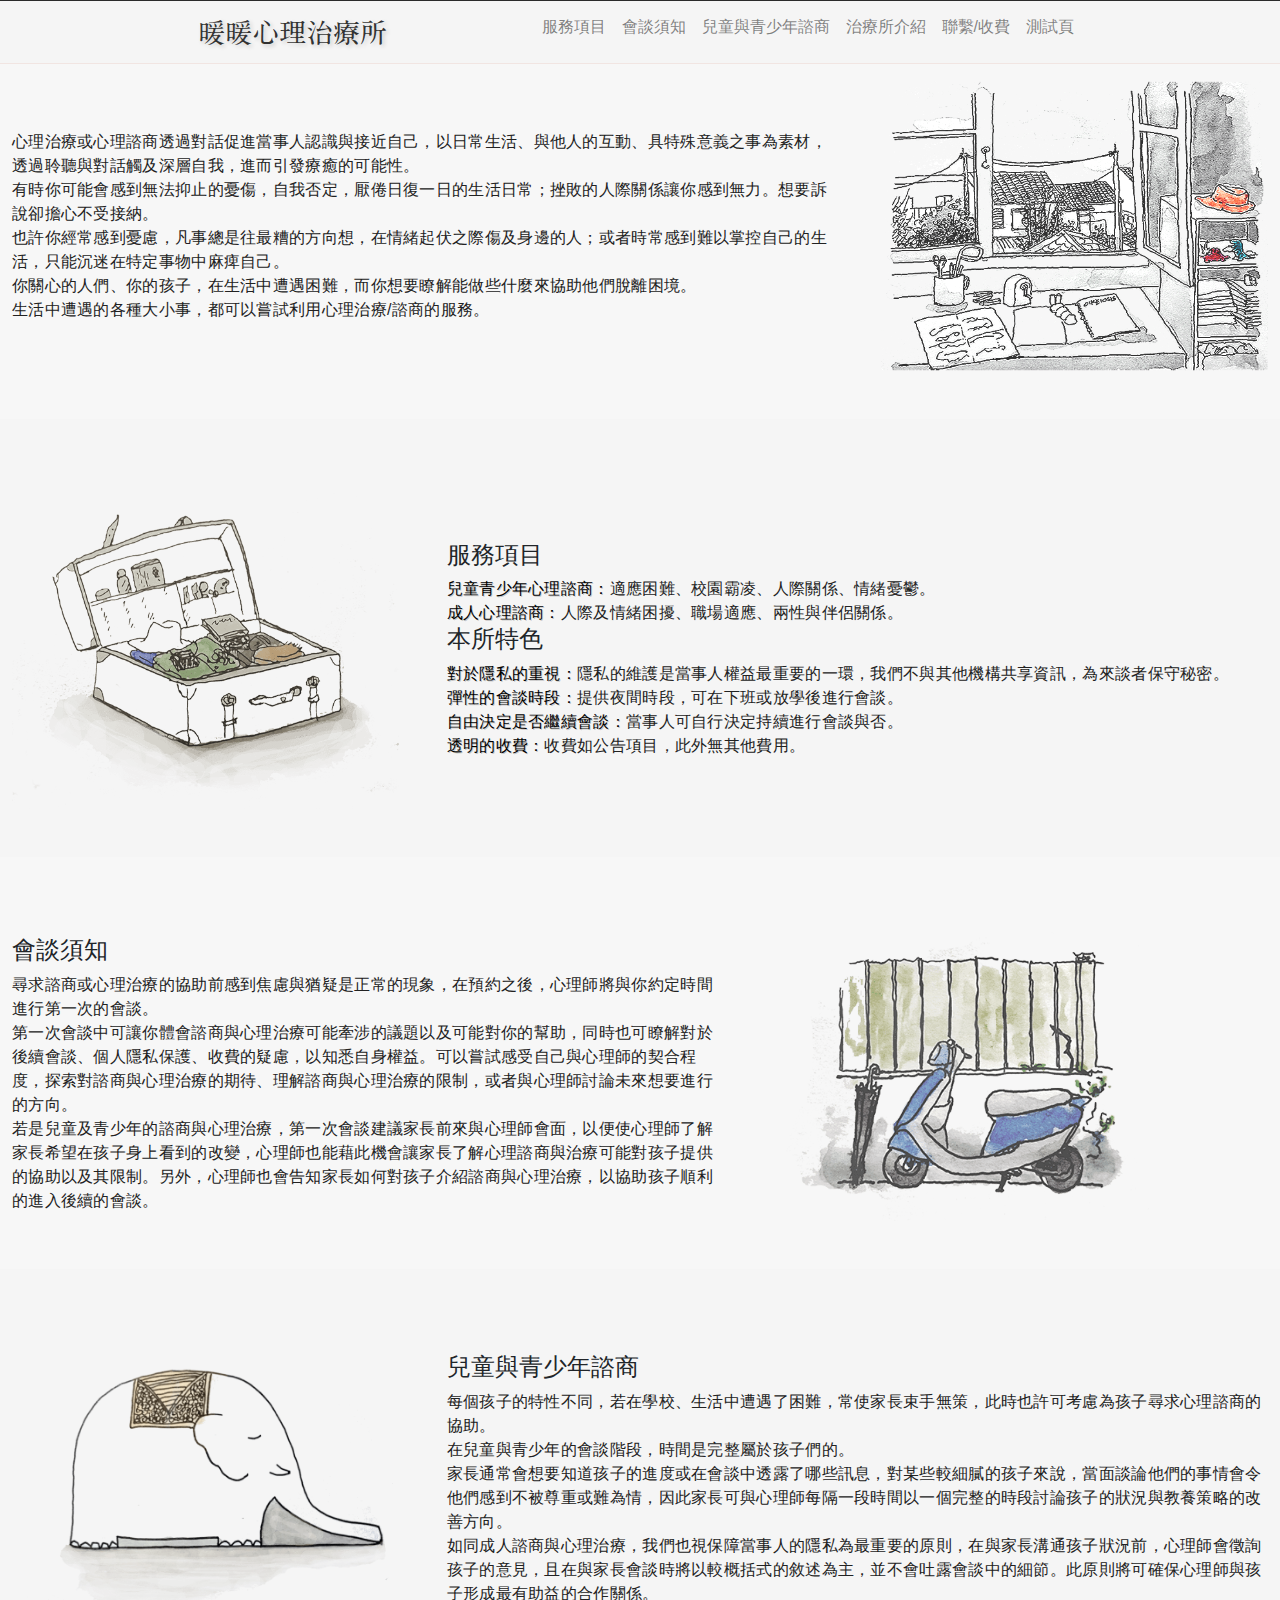
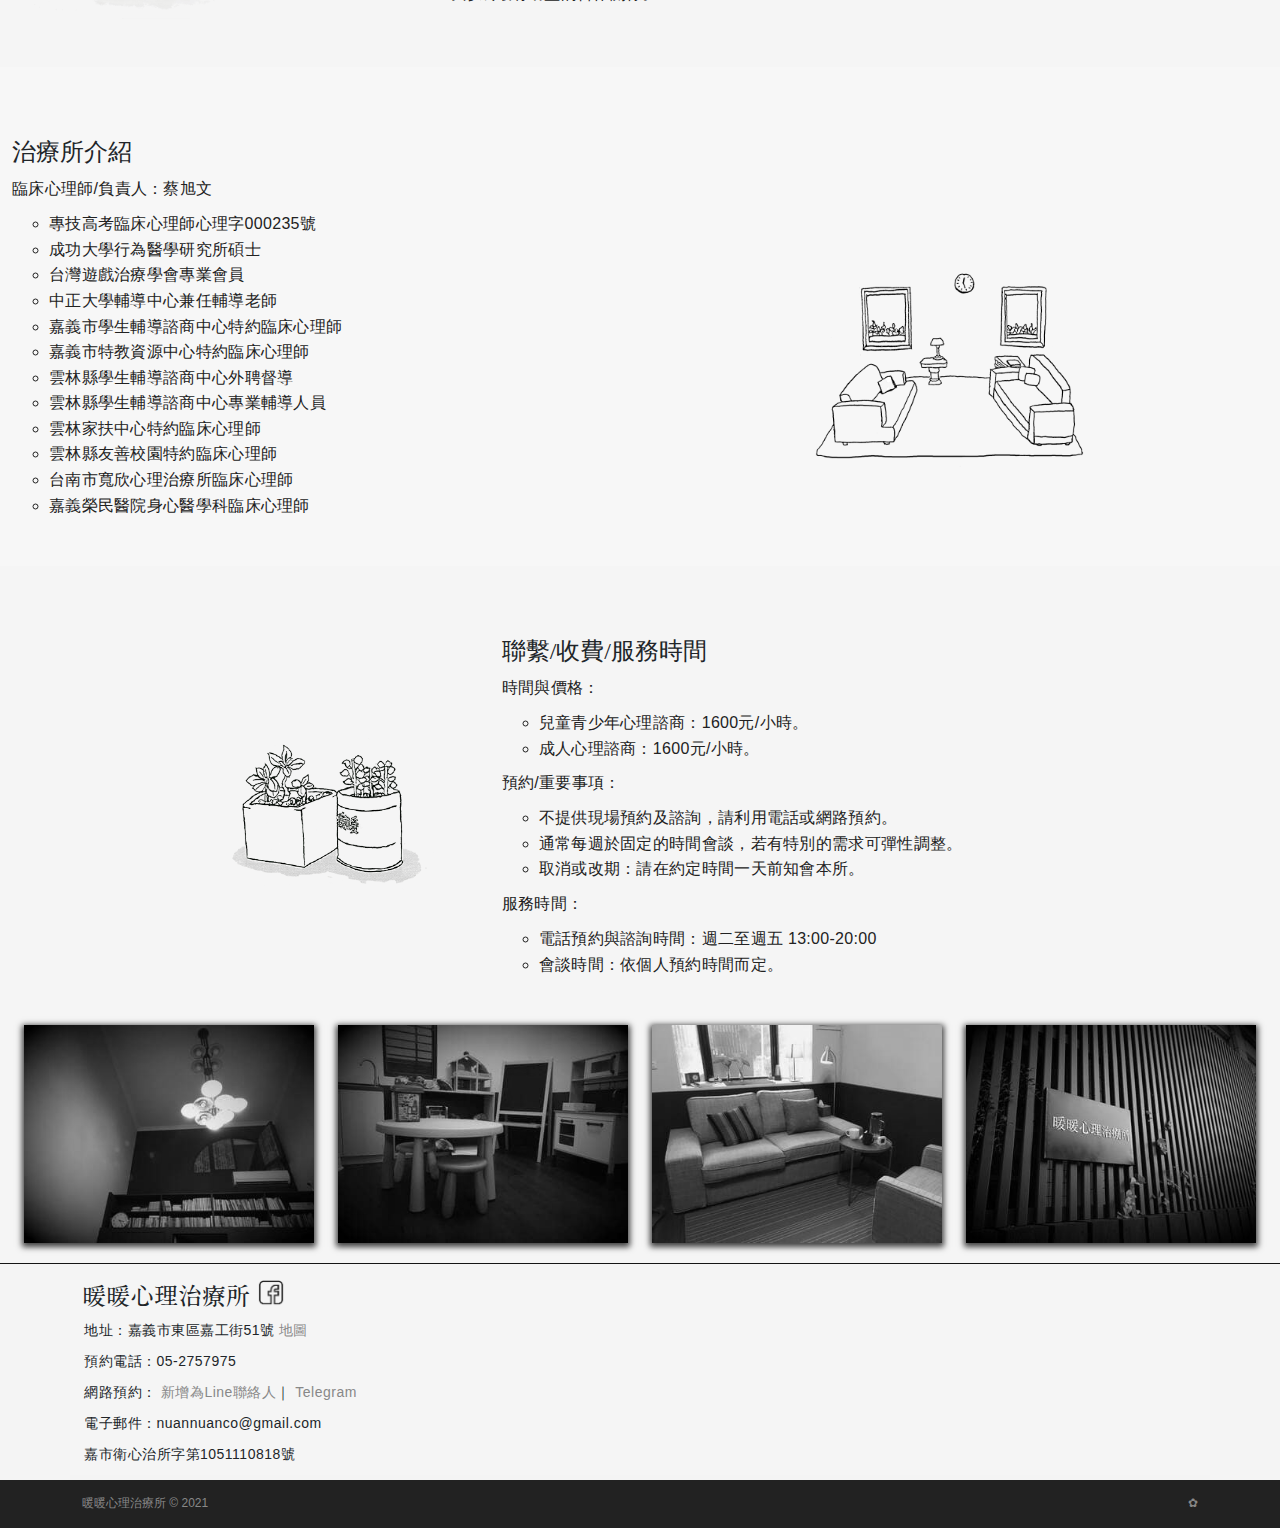
==== commit f0795db9: "210717beta" ====
--- a/experimental/index.html
+++ b/experimental/index.html
@@ -7,12 +7,12 @@
         <meta name="keywords" content="嘉義,心理師,心理諮商師,心理治療,心理諮商,心理醫生,心理諮詢,遠距諮商,通訊諮商">
         <meta name="description" content="">
         <meta name="generator" content="6e75616e2d6e75616e2e636f">
-        <meta name="version" content="210713">
+        <meta name="version" content="210717">
         <meta name="author" content="暖暖心理治療所">
         <meta name="copyright" content="本網頁著作權為暖暖心理治療所所有">
         <meta name="URL" content="https://nuan-nuan.co/">
         <meta http-equiv="imagetoolbar" content="no">
-        <title>暖暖心理治療所Bootstrap 5版</title>
+        <title>暖暖心理治療所-開發中版本</title>
         <!-- Favicon-->
         <link rel="apple-touch-icon" sizes="57x57" href="icon/apple-touch-icon-57x57.png">
         <link rel="apple-touch-icon" sizes="60x60" href="icon/apple-touch-icon-60x60.png">
@@ -33,32 +33,11 @@
         <meta name="msapplication-TileImage" content="icon/mstile-144x144.png">
         <meta name="theme-color" content="#ffffff">
         <!-- Core theme CSS (includes Bootstrap)-->
-        <link href="css/bootstrap.min.css" rel="stylesheet" />
-        <link href="css/suzuran2.css" rel="stylesheet" />
+        <link href="css/bootstrap.min.css" rel="stylesheet"/>
+        <link href="css/suzuran2.css" rel="stylesheet"/>
     </head>
     <body>
         <!-- Responsive navbar -->
-            <!-- 
-            <nav class="navbar navbar-expand-md fixed-top navbar-light">
-            <div class="container px-5 nu-style-navbar">
-                <a class="navbar-brand" href="#!">暖暖心理治療所</a>
-                <button class="navbar-toggler" type="button" data-bs-toggle="collapse" data-bs-target="#navbarSupportedContent" aria-controls="navbarSupportedContent" aria-expanded="false" aria-label="Toggle navigation">
-                    <span class="navbar-toggler-icon"></span>
-                </button>
-                <div class="collapse navbar-collapse" id="navbarSupportedContent">
-                    <ul class="navbar-nav ms-auto mb-2 mb-lg-0">
-                        <li class="nav-item"><a class="nav-link " aria-current="page" href="#!"></a></li>
-                        <li class="nav-item"><a class="nav-link scrollto" href="#row02">服務項目</a></li>
-                        <li class="nav-item"><a class="nav-link scrollto" href="#row03">會談須知</a></li>
-                        <li class="nav-item"><a class="nav-link scrollto" href="#row04">兒童與青少年諮商</a></li>
-                        <li class="nav-item"><a class="nav-link scrollto" href="#row05">治療所介紹</a></li>
-                        <li class="nav-item"><a class="nav-link scrollto" href="#row06">聯繫/收費</a></li>
-                        <li class="nav-item"><a class="nav-link" href="#!"></a></li>
-                    </ul>
-                </div>
-            </div>
-            </nav>
-            -->
             <nav class="navbar navbar-expand-md fixed-top navbar-light">
             <div class="container px-5 nu-style-navbar">
             <a class="navbar-brand" href="#!">暖暖心理治療所</a>
@@ -66,14 +45,14 @@
                 <span class="navbar-toggler-icon"></span>
             </button>
             <div class="collapse navbar-collapse" id="navbarSupportedContent">
-                <ul class="navbar-nav me-auto">
+                <ul class="navbar-nav ms-auto">
                     <li class="nav-item active"><a class="nav-link" href="#!"></a></li>
                     <li class="nav-item"><a class="nav-link" href="#row02">服務項目</a></li>
                     <li class="nav-item"><a class="nav-link" href="#row03">會談須知</a></li>
                     <li class="nav-item"><a class="nav-link" href="#row04">兒童與青少年諮商</a></li>
                     <li class="nav-item"><a class="nav-link" href="#row05">治療所介紹</a></li>
                     <li class="nav-item"><a class="nav-link" href="#row06">聯繫/收費</a></li>
-                    <li class="nav-item"><a class="nav-link" href="nnlab.html">測試</a></li>
+                    <li class="nav-item"><a class="nav-link" href="nnlab.html">測試頁</a></li>
                 </ul>
             </div>
             </div>
@@ -83,7 +62,7 @@
             <!--第1欄-->
             <section class="">
             <div class="container-fluid d-flex justify-content-center bg-white1">
-            <div class="row gx-4 gx-lg-5 align-items-center my-5 nu-style-bling nu-style-paddy-t">
+            <div class="row gx-4 gx-lg-5 align-items-center my-5 nu-style-otani nu-style-paddy-t">
                 <div class="col-lg-8 col-md-7 col-sm-6">
                     <p class="content">
                     心理治療或心理諮商透過對話促進當事人認識與接近自己，以日常生活、與他人的互動、具特殊意義之事為素材，透過聆聽與對話觸及深層自我，進而引發療癒的可能性。<br>
@@ -102,9 +81,9 @@
             <!--第2欄-->
             <section id="row02">
             <div class="container-fluid d-flex justify-content-center bg-white2">
-            <div class="row gx-4 gx-lg-5 align-items-center my-5 nu-style-bling nu-style-paddy-s">
+            <div class="row gx-4 gx-lg-5 align-items-center my-5 nu-style-otani nu-style-paddy-s">
                 <div class="col-lg-8 col-md-7 col-sm-7 order-lg-2">
-                <!-- order-lg-2 = 如果是大螢幕就排第二 -->
+                <!-- order-lg-2 = 如果是lg就排第二 -->
                     <h1 class="section-heading">服務項目</h1>
                     <p class="content">
                         <span class="list-heading">兒童青少年心理諮商：</span>適應困難、校園霸凌、人際關係、情緒憂鬱。
@@ -130,7 +109,7 @@
             <!--第3欄-->
             <section id="row03">
             <div class="container-fluid d-flex justify-content-center bg-white1">
-            <div class="row gx-4 gx-lg-5 align-items-center my-5 nu-style-bling nu-style-paddy-s">
+            <div class="row gx-4 gx-lg-5 align-items-center my-5 nu-style-otani nu-style-paddy-s">
                 <div class="col-lg-7 col-lg-push-4 col-lg-offset-1 col-md-7 col-sm-7 col-sm-push-5">
                     <h1 class="section-heading">會談須知</h1>
                         <p class="content">尋求諮商或心理治療的協助前感到焦慮與猶疑是正常的現象，在預約之後，心理師將與你約定時間進行第一次的會談。</p>
@@ -146,9 +125,9 @@
             <!--第4欄-->
             <section id="row04">
             <div class="container-fluid d-flex justify-content-center bg-white2">
-            <div class="row gx-4 gx-lg-5 align-items-center my-5 nu-style-bling nu-style-paddy-s">
+            <div class="row gx-4 gx-lg-5 align-items-center my-5 nu-style-otani nu-style-paddy-s">
                 <div class="col-lg-8 col-md-7 col-sm-7 order-lg-2">
-                <!-- order-lg-2 = 如果是大螢幕就排第二 -->
+                <!-- order-lg-2 = 如果是lg就排第二 -->
                     <h1 class="section-heading">兒童與青少年諮商</h1>
                         <p class="content">每個孩子的特性不同，若在學校、生活中遭遇了困難，常使家長束手無策，此時也許可考慮為孩子尋求心理諮商的協助。</p>
                         <p class="content">在兒童與青少年的會談階段，時間是完整屬於孩子們的。<br>
@@ -164,7 +143,7 @@
             <!--第5欄-->
             <section id="row05">
             <div class="container-fluid d-flex justify-content-center bg-white1">
-            <div class="row gx-4 gx-lg-5 align-items-center my-5 nu-style-bling nu-style-paddy-s">
+            <div class="row gx-4 gx-lg-5 align-items-center my-5 nu-style-otani nu-style-paddy-s">
                 <div class="col-lg-7 col-lg-push-4 col-lg-offset-1 col-md-7 col-sm-7 col-sm-push-5">
                     <h1 class="section-heading">治療所介紹</h1>
                             <ul class="list-unstyled content A">
@@ -195,9 +174,9 @@
             <!--第6欄-->
             <section id="row06">
             <div class="container-fluid d-flex justify-content-center bg-white2">
-            <div class="row gx-4 gx-lg-5 align-items-center my-5 nu-style-bling nu-style-paddy-s">
+            <div class="row gx-4 gx-lg-5 align-items-center my-5 nu-style-otani nu-style-paddy-s">
                 <div class="col-lg-8 col-md-7 col-sm-7 order-lg-2">
-                <!-- order-lg-2 = 如果是大螢幕就排第二 -->
+                <!-- order-lg-2 = 如果是lg就排第二 -->
                     <h1 class="section-heading">聯繫/收費/服務時間</h1>
                             <ul class="list-unstyled content A">
                                 <li>時間與價格：</li>
@@ -228,18 +207,19 @@
                 </div>
                 </div>
                 </section>
-            <!--相片陳列區-->
-            <div class="container-fluid d-flex justify-content-center bg-white2">
-            <div class="row gx-4 nu-style-bling">
-                    <div class="col-md-3 col-sm-4 col-xs-6"><img class="img-gallery" src="img/11.jpg" alt="img11"/></div>
-                    <div class="col-md-3 col-sm-4 col-xs-6"><img class="img-gallery" src="img/12.jpg" alt="img12"/></div>
-                    <div class="col-md-3 col-sm-4 col-xs-6"><img class="img-gallery" src="img/13.jpg" alt="img13"/></div>
-                    <div class="col-md-3 col-sm-4 col-xs-6"><img class="img-gallery" src="img/14.jpg" alt="img14"/></div>
+
+            <!--相片陳列區（col-xs-* have been dropped in Bootstrap 4 in favor of col-* !!!）-->
+            <div class="container-fluid bg-white2">
+            <div class="row mx-auto nu-style-otani bg-white2">
+                    <div class="col-lg-3 col-md-3 col-sm-3 col-6"><img class="img-gallery img-fluid" src="img/11.jpg" alt="img11"/></div>
+                    <div class="col-lg-3 col-md-3 col-sm-3 col-6"><img class="img-gallery img-fluid" src="img/12.jpg" alt="img12"/></div>
+                    <div class="col-lg-3 col-md-3 col-sm-3 col-6"><img class="img-gallery img-fluid" src="img/13.jpg" alt="img13"/></div>
+                    <div class="col-lg-3 col-md-3 col-sm-3 col-6"><img class="img-gallery img-fluid" src="img/14.jpg" alt="img14"/></div>
             </div>
             </div>
             <!-- 橫幅 -->
             <div class="banner">
-            <div class="container d-flex justify-content-start bg-white2 nu-style-bling">
+            <div class="container d-flex justify-content-start bg-white2 nu-style-otani">
                 <div class="row">
                     <div class="col-lg-12">
                      <h1 class="banner-head">暖暖心理治療所 <a href="https://www.facebook.com/nuannuanco" target="_blank" rel="noopener nofollow">
@@ -262,7 +242,7 @@
             </div>
             <!-- Footer-->
             <footer class="footer">
-            <div class="container d-flex justify-content-start nu-style-bling">
+            <div class="container d-flex justify-content-start nu-style-otani">
                     <div class="col-lg-6">
                         <p class="copyright">暖暖心理治療所 &copy; 2021
                         </p>
@@ -275,6 +255,7 @@
             </footer>
         <!-- Bootstrap core JS-->
         <script src="js/bootstrap.bundle.min.js"></script>
+        <script src="js/konami.js"></script>
         <!-- 讓小裝置navbar click後縮小-->
         <!-- 參考 https://stackoverflow.com/questions/42401606/how-to-hide-collapsible-bootstrap-navbar-on-click -->
         <script>
@@ -292,7 +273,14 @@
             return new bootstrap.Tooltip(tooltipTriggerEl)
             })
         </script>
-        <!-- -->
-
+        <!-- EXCALIBUR -->
+        <script>
+              (function(i,s,o,g,r,a,m){i['GoogleAnalyticsObject']=r;i[r]=i[r]||function(){
+              (i[r].q=i[r].q||[]).push(arguments)},i[r].l=1*new Date();a=s.createElement(o),
+              m=s.getElementsByTagName(o)[0];a.async=1;a.src=g;m.parentNode.insertBefore(a,m)
+              })(window,document,'script','https://www.google-analytics.com/analytics.js','ga');
+              ga('create', 'UA-77676002-1', 'auto');
+              ga('send', 'pageview');
+        </script>
     </body>
 </html>
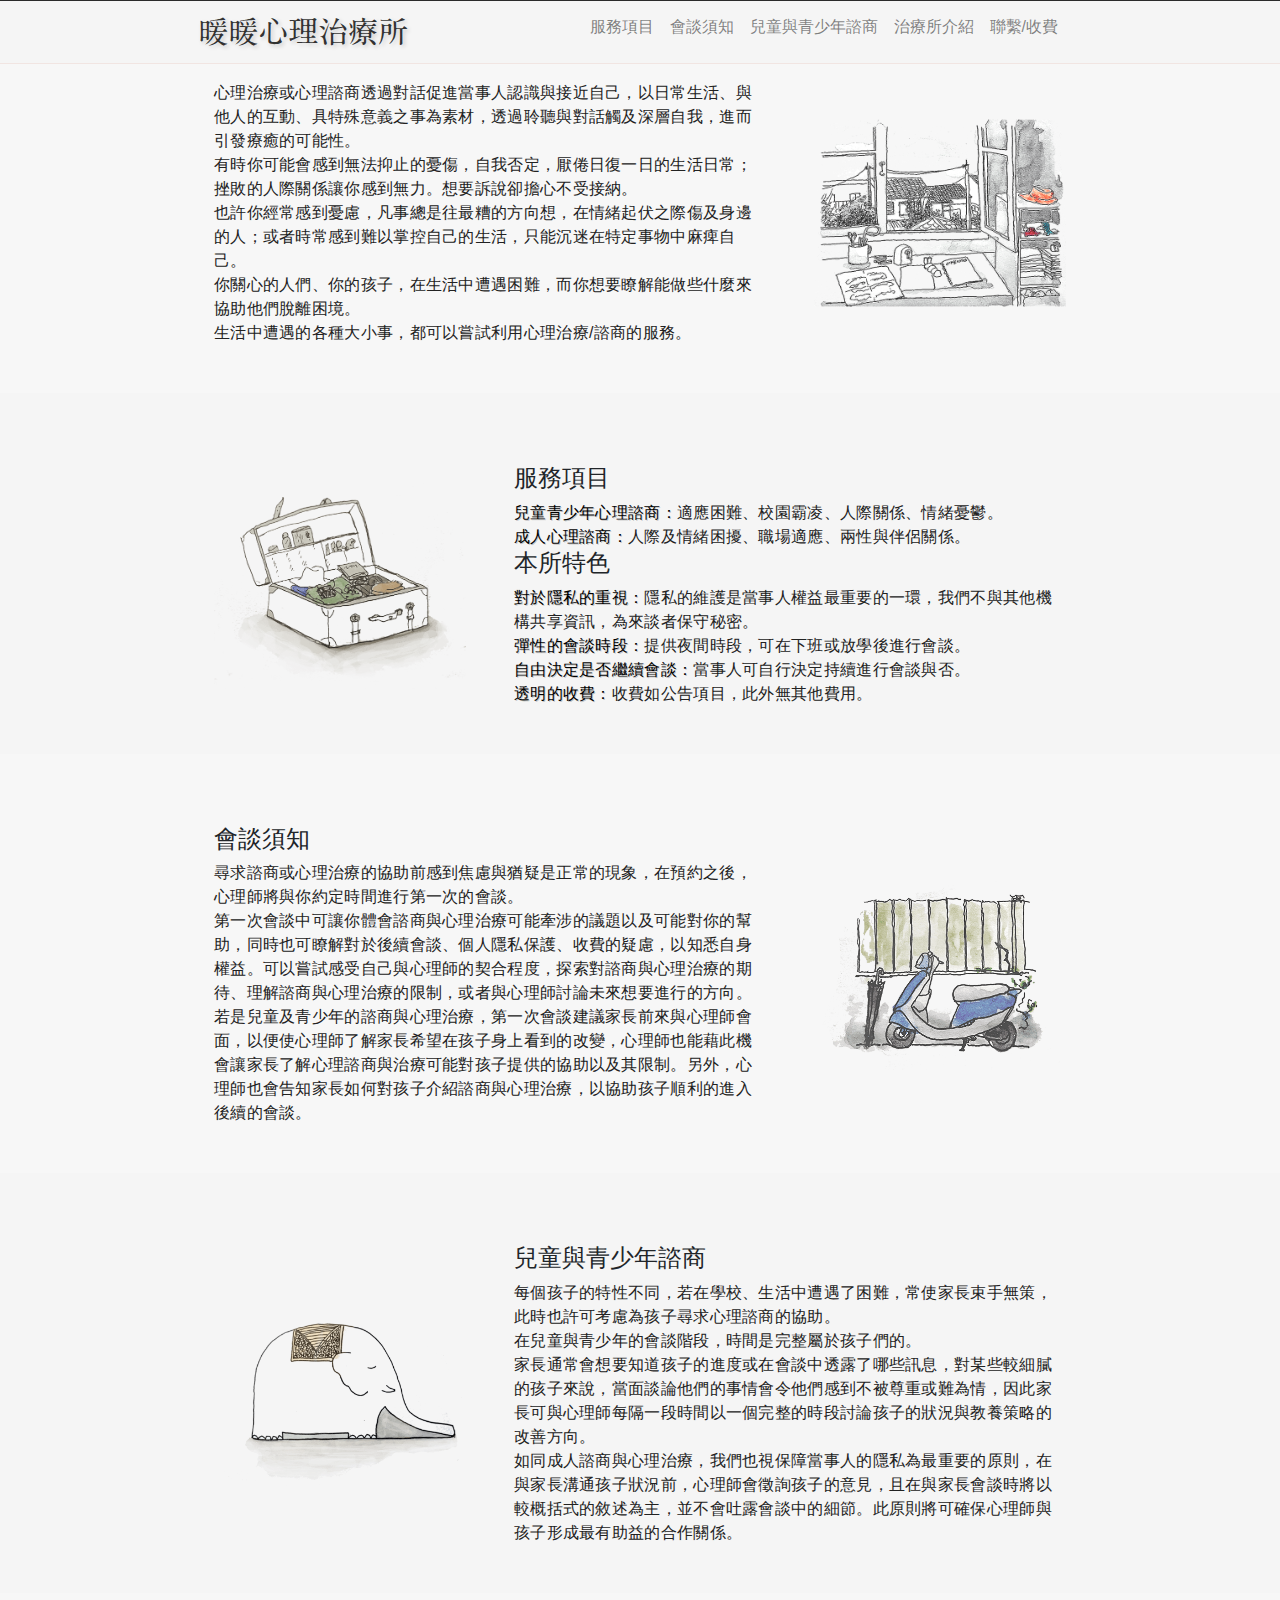
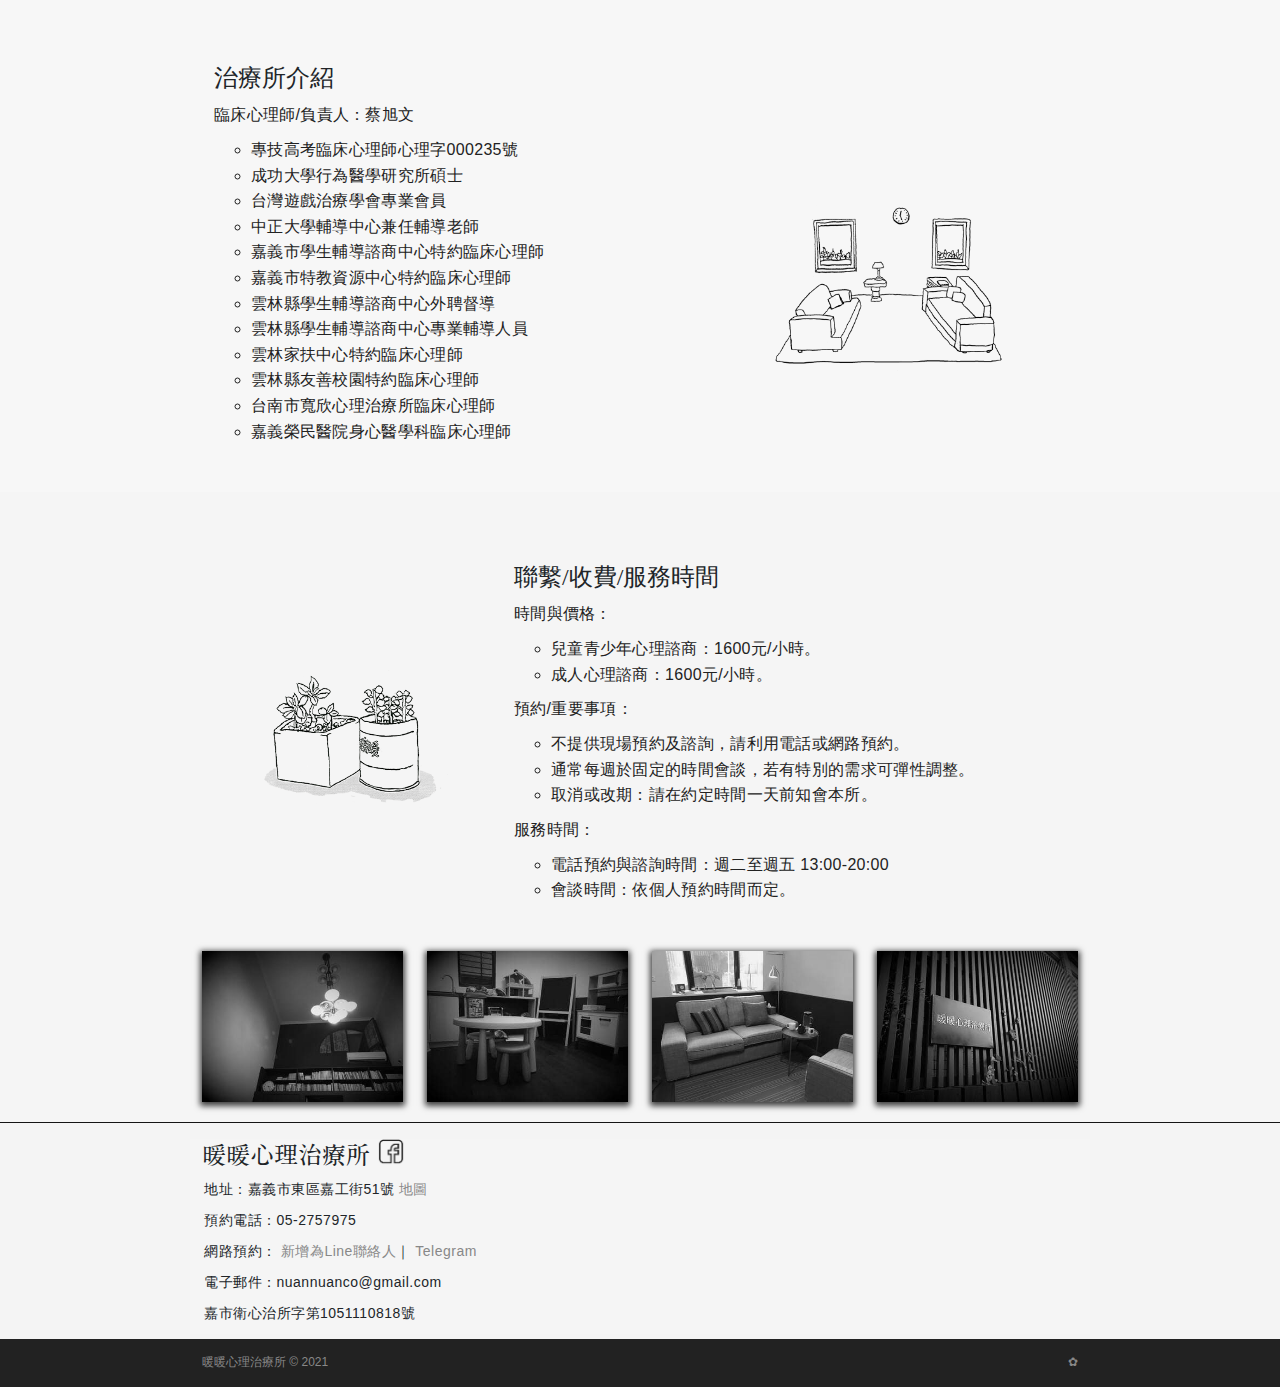
==== commit 90493e2e: "210717k0man1" ====
--- a/experimental/index.html
+++ b/experimental/index.html
@@ -39,7 +39,7 @@
     <body>
         <!-- Responsive navbar -->
             <nav class="navbar navbar-expand-md fixed-top navbar-light">
-            <div class="container px-5 nu-style-navbar">
+            <div class="container px-2 nu-style-otani nu-style-navbar">
             <a class="navbar-brand" href="#!">暖暖心理治療所</a>
             <button class="navbar-toggler" type="button" data-bs-toggle="collapse" data-bs-target="#navbarSupportedContent" aria-controls="navbarSupportedContent" aria-expanded="false" aria-label="Toggle navigation">
                 <span class="navbar-toggler-icon"></span>
@@ -52,7 +52,7 @@
                     <li class="nav-item"><a class="nav-link" href="#row04">兒童與青少年諮商</a></li>
                     <li class="nav-item"><a class="nav-link" href="#row05">治療所介紹</a></li>
                     <li class="nav-item"><a class="nav-link" href="#row06">聯繫/收費</a></li>
-                    <li class="nav-item"><a class="nav-link" href="nnlab.html">測試頁</a></li>
+                    <li class="nav-item"><a class="nav-link" href="nnlab.html"></a></li>
                 </ul>
             </div>
             </div>
@@ -73,7 +73,8 @@
                     </p>
                 </div>
                 <div class="col-lg-4 col-md-5 col-sm-6">
-                    <img class="img-fluid rounded mb-4 mb-lg-0" src="img/01.png" alt="..." />
+                    <!-- img-fluid rounded mb-4 mb-lg-0改為img-fluid mb-lg-0 -->
+                    <img class="img-fluid mb-lg-0" src="img/01.png" alt="..." />
                 </div>
             </div>
             </div>
@@ -82,7 +83,7 @@
             <section id="row02">
             <div class="container-fluid d-flex justify-content-center bg-white2">
             <div class="row gx-4 gx-lg-5 align-items-center my-5 nu-style-otani nu-style-paddy-s">
-                <div class="col-lg-8 col-md-7 col-sm-7 order-lg-2">
+                <div class="col-lg-8 col-md-7 col-sm-6 order-lg-2">
                 <!-- order-lg-2 = 如果是lg就排第二 -->
                     <h1 class="section-heading">服務項目</h1>
                     <p class="content">
@@ -100,8 +101,8 @@
                         <br>
                         <span class="list-heading">透明的收費：</span>收費如公告項目，此外無其他費用。</p>
                 </div>
-                <div class="col-lg-4 col-md-5 col-sm-5">
-                    <img class="img-fluid rounded mb-4 mb-lg-0" src="img/02.png" alt="...">
+                <div class="col-lg-4 col-md-5 col-sm-6">
+                    <img class="img-fluid mb-lg-0" src="img/02.png" alt="...">
                 </div>
             </div>
             </div>
@@ -110,14 +111,14 @@
             <section id="row03">
             <div class="container-fluid d-flex justify-content-center bg-white1">
             <div class="row gx-4 gx-lg-5 align-items-center my-5 nu-style-otani nu-style-paddy-s">
-                <div class="col-lg-7 col-lg-push-4 col-lg-offset-1 col-md-7 col-sm-7 col-sm-push-5">
+                <div class="col-lg-8 col-md-7 col-sm-6 ">
                     <h1 class="section-heading">會談須知</h1>
                         <p class="content">尋求諮商或心理治療的協助前感到焦慮與猶疑是正常的現象，在預約之後，心理師將與你約定時間進行第一次的會談。</p>
                         <p class="content">第一次會談中可讓你體會諮商與心理治療可能牽涉的議題以及可能對你的幫助，同時也可瞭解對於後續會談、個人隱私保護、收費的疑慮，以知悉自身權益。可以嘗試感受自己與心理師的契合程度，探索對諮商與心理治療的期待、理解諮商與心理治療的限制，或者與心理師討論未來想要進行的方向。</p>
                         <p class="content">若是兒童及青少年的諮商與心理治療，第一次會談建議家長前來與心理師會面，以便使心理師了解家長希望在孩子身上看到的改變，心理師也能藉此機會讓家長了解心理諮商與治療可能對孩子提供的協助以及其限制。另外，心理師也會告知家長如何對孩子介紹諮商與心理治療，以協助孩子順利的進入後續的會談。</p>
                 </div>
-                <div class="col-lg-4 col-lg-offset-1 col-md-5 col-sm-6">
-                    <img class="img-fluid rounded mb-4 mb-lg-0" src="img/03.png" alt="..." />
+                <div class="col-lg-4 col-md-5 col-sm-6">
+                    <img class="img-fluid mb-lg-0" src="img/03.png" alt="..." />
                 </div>
             </div>
             </div>
@@ -135,7 +136,7 @@
                         <p class="content">如同成人諮商與心理治療，我們也視保障當事人的隱私為最重要的原則，在與家長溝通孩子狀況前，心理師會徵詢孩子的意見，且在與家長會談時將以較概括式的敘述為主，並不會吐露會談中的細節。此原則將可確保心理師與孩子形成最有助益的合作關係。</p>
                 </div>
                 <div class="col-lg-4 col-md-5 col-sm-5">
-                    <img class="img-fluid rounded mb-4 mb-lg-0" src="img/04.png" alt="...">
+                    <img class="img-fluid mb-lg-0" src="img/04.png" alt="...">
                 </div>
             </div>
             </div>
@@ -144,7 +145,7 @@
             <section id="row05">
             <div class="container-fluid d-flex justify-content-center bg-white1">
             <div class="row gx-4 gx-lg-5 align-items-center my-5 nu-style-otani nu-style-paddy-s">
-                <div class="col-lg-7 col-lg-push-4 col-lg-offset-1 col-md-7 col-sm-7 col-sm-push-5">
+                <div class="col-lg-7 col-md-7 col-sm-6">
                     <h1 class="section-heading">治療所介紹</h1>
                             <ul class="list-unstyled content A">
                                 <li>臨床心理師/負責人：蔡旭文</li>
@@ -165,8 +166,8 @@
                                 </ul>
                             </ul>
                 </div>
-                <div class="col-lg-4 col-lg-offset-1 col-md-5 col-sm-6">
-                    <img class="img-fluid rounded mb-4 mb-lg-0" src="img/05.png" alt="..." />
+                <div class="col-lg-5 col-md-5 col-sm-6">
+                    <img class="img-fluid mb-lg-0" src="img/05.png" alt="..." />
                 </div>
             </div>
             </div>
@@ -175,7 +176,7 @@
             <section id="row06">
             <div class="container-fluid d-flex justify-content-center bg-white2">
             <div class="row gx-4 gx-lg-5 align-items-center my-5 nu-style-otani nu-style-paddy-s">
-                <div class="col-lg-8 col-md-7 col-sm-7 order-lg-2">
+                <div class="col-lg-8 col-md-7 col-sm-6 order-lg-2">
                 <!-- order-lg-2 = 如果是lg就排第二 -->
                     <h1 class="section-heading">聯繫/收費/服務時間</h1>
                             <ul class="list-unstyled content A">
@@ -201,8 +202,8 @@
                                 </ul>
                                 </ul>
                 </div>            
-                    <div class="col-lg-4 col-md-5 col-sm-5">
-                    <img class="img-fluid rounded mb-4 mb-lg-0" src="img/06.png" alt="..." />
+                    <div class="col-lg-4 col-md-5 col-sm-6">
+                    <img class="img-fluid mb-lg-0" src="img/06.png" alt="..." />
                     </div>
                 </div>
                 </div>
--- a/experimental/css/suzuran2.css
+++ b/experimental/css/suzuran2.css
@@ -1,8 +1,6 @@
 /*!
  暖暖心理治療所版權所有
  */
-
-
 
 @font-face {
   font-family: 'jasmine';
@@ -29,6 +27,7 @@
   width: 100%;
   height: 100%;
   background-color:#f7f7f7;
+  background-image: url("/img/goodjob.jpg");
 }
 
 }
@@ -100,6 +99,7 @@
 }
 
 /* 相片區css */
+
 .img-gallery{
   filter: gray; /* IE6-9 */
   -webkit-filter: grayscale(1); /* Google Chrome, Safari 6+ & Opera 15+ */
@@ -124,7 +124,7 @@
   margin: 70 5 20 5;
 
 }
-@media (max-width: 767px) {
+@media (max-width: 576px) {
     .img-responsive{
       padding:0;
       margin:50 0 0 0;
@@ -138,6 +138,12 @@
     .img-responsive-short {
       padding:0;
       margin:20 0 0 0;}
+    .img-gallery {
+    display: block;
+    margin-left: auto;
+    margin-right: auto;
+    width: 100%;
+    }
     }
 
 
@@ -217,9 +223,7 @@
     padding-bottom: 0px;
 }
 /*限制寬度*/
-.nu-style-bling {
-  max-width: 900px;
-}
+
 /*上方加寬因為fixed navbar會蓋到內容*/
 .nu-style-paddy-t {
   padding-top: 33px
@@ -268,7 +272,7 @@
   padding-top: 0.51rem;
   padding-bottom: 0.21rem;
   margin-right:;
-  font-size: 1.7rem;
+  font-size: 1.9rem;
   color: #222222;
   text-shadow: 2px 2px 4px rgba(0,0,0,0.2),
                0px -2px 1px rgba(255,255,255,0.2);
@@ -340,6 +344,12 @@
     max-height: var(--bs-scroll-height, 75vh);
     overflow-y: auto;
   }
+/******** 自己加的尺寸不知道會不會出問題@@ 注意col-xs-* have been dropped in Bootstrap 4 in favor of col-* ********/
+@media (max-width: 576px){
+  .nu-style-otani {
+  max-width: 95%;}
+}
+/******** 上面是自己加的不知道會不會出問題@@ ********/
 
 @media (min-width: 576px) {
   .navbar-expand-sm {
@@ -366,6 +376,8 @@
   .navbar-expand-sm .navbar-toggler {
     display: none;
   }
+  .nu-style-otani {
+  max-width: 90%;
 }
 @media (min-width: 768px) {
   .navbar-expand-md {
@@ -392,6 +404,8 @@
   .navbar-expand-md .navbar-toggler {
     display: none;
   }
+  .nu-style-otani {
+  max-width: 90%;
 }
 @media (min-width: 992px) {
   .navbar-expand-lg {
@@ -418,6 +432,9 @@
   .navbar-expand-lg .navbar-toggler {
     display: none;
   }
+  .nu-style-otani {
+  max-width: 90%;
+
 }
 @media (min-width: 1200px) {
   .navbar-expand-xl {
@@ -444,6 +461,9 @@
   .navbar-expand-xl .navbar-toggler {
     display: none;
   }
+  .nu-style-otani {
+  max-width: 900px;
+}
 }
 @media (min-width: 1400px) {
   .navbar-expand-xxl {
@@ -470,6 +490,9 @@
   .navbar-expand-xxl .navbar-toggler {
     display: none;
   }
+  .nu-style-otani {
+  max-width: 1200px;
+}
 }
 
 .navbar-expand {
@@ -681,6 +704,7 @@
 
 body {
 }
+/*小裝置設定*/
 @media (max-width: 900px) {
     .navbar-header {
     float: none;
@@ -708,14 +732,17 @@
   .collapse.in{
   		display:block !important;
 	}
+  /*小裝置品牌名稱變小*/
   .navbar .navbar-brand {
     font-size: 1.7em;
-  }/*小裝置品牌名稱變小*
+  }
+  /*小裝置減低高度1*/
   .navbar-nav > li > a, .navbar-brand {
     padding-top:7px !important;
     padding-bottom:0 !important;
     height: 35px;
-  }/*小裝置減低高度1*
-  .navbar {min-height:35px !important;}/*小裝置減低高度2/
-}
-*/+    margin: 0px 0px 7.5px 0px;
+  }
+  /*小裝置減低高度2*/
+  .navbar {min-height:35px !important;
+  }